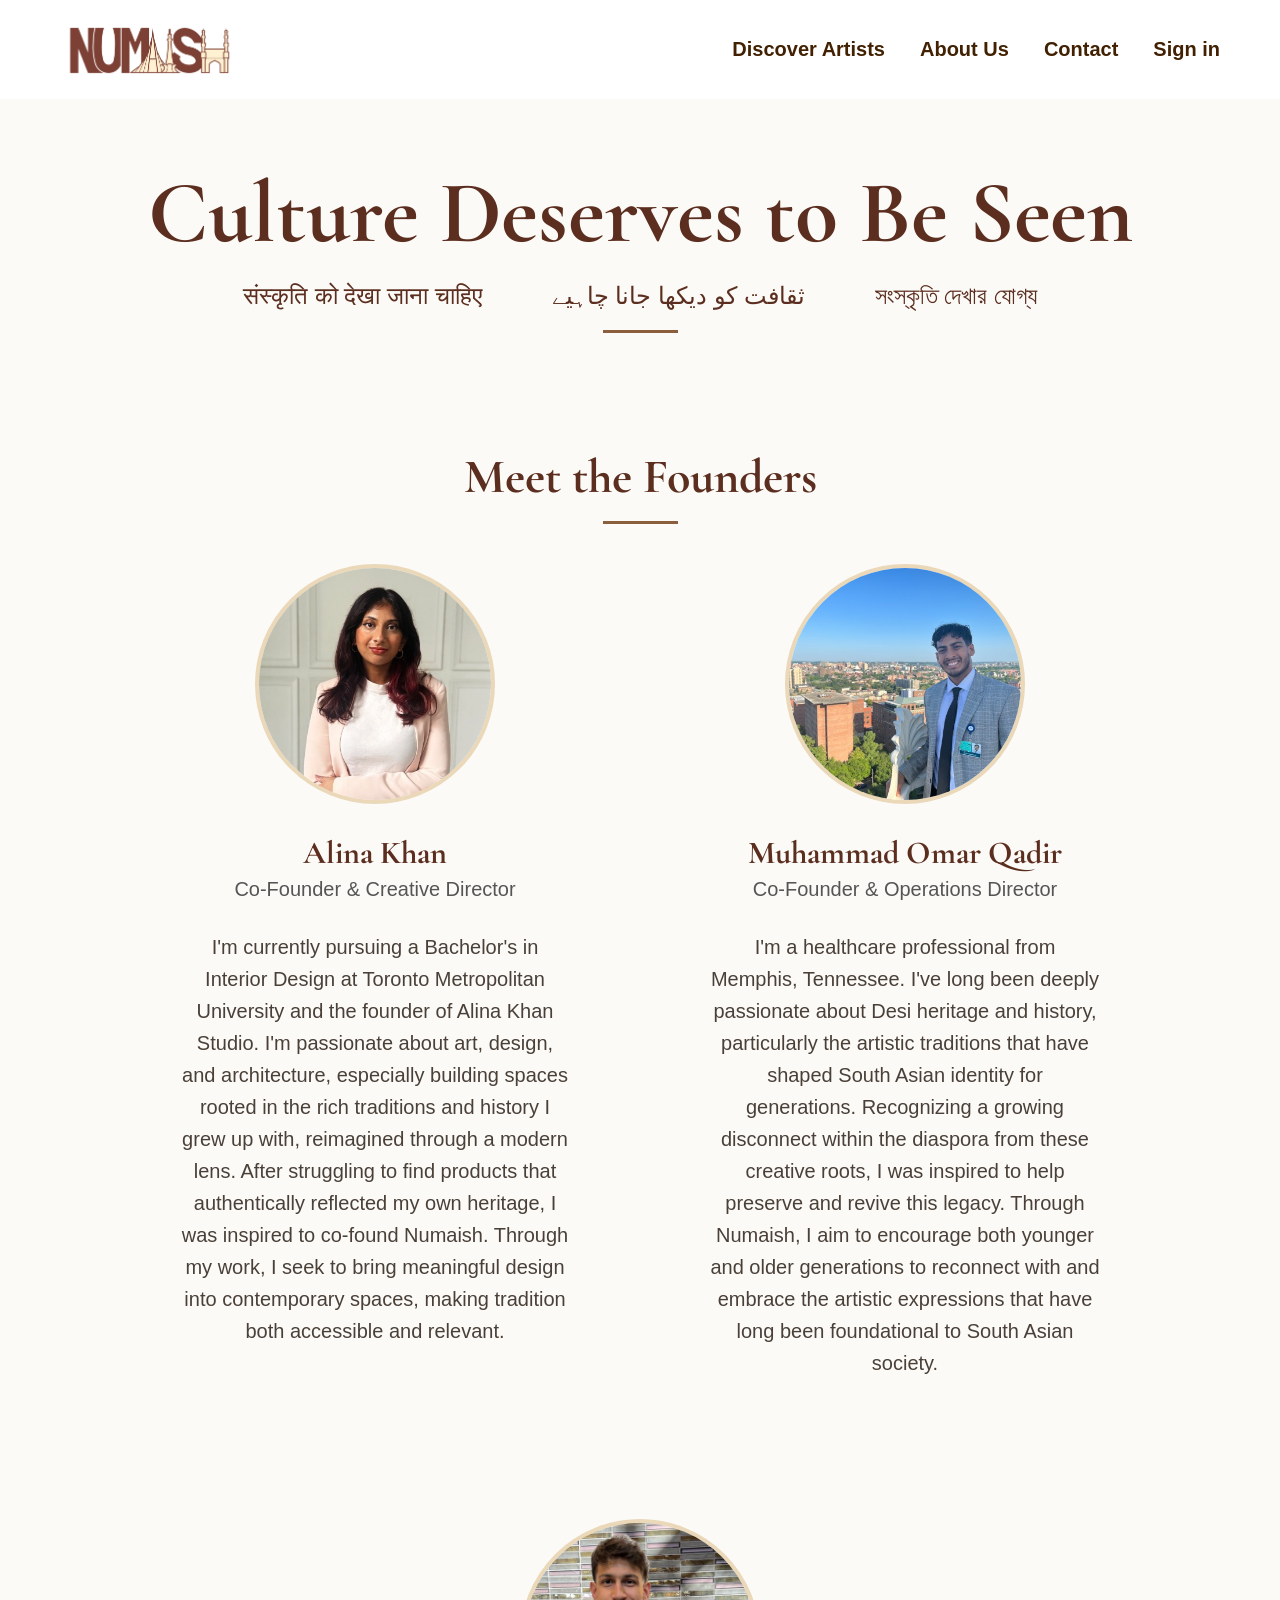
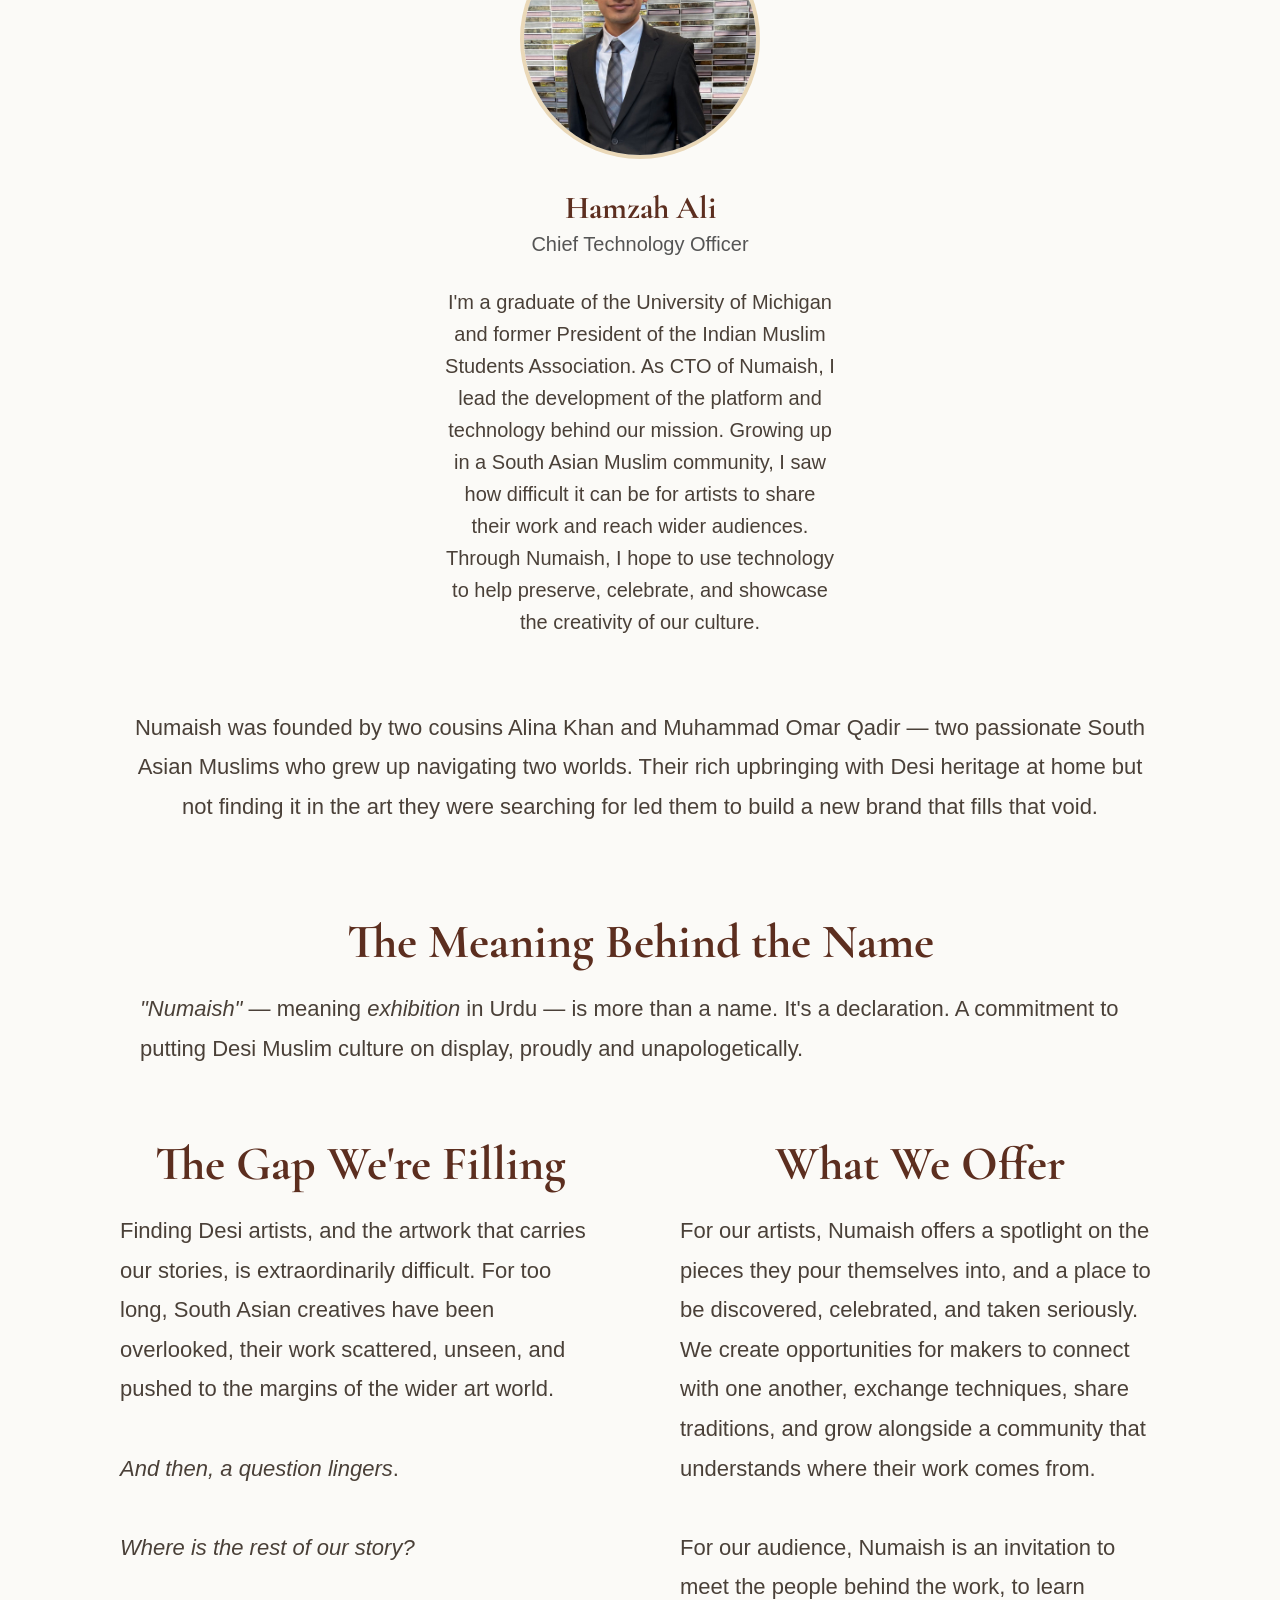
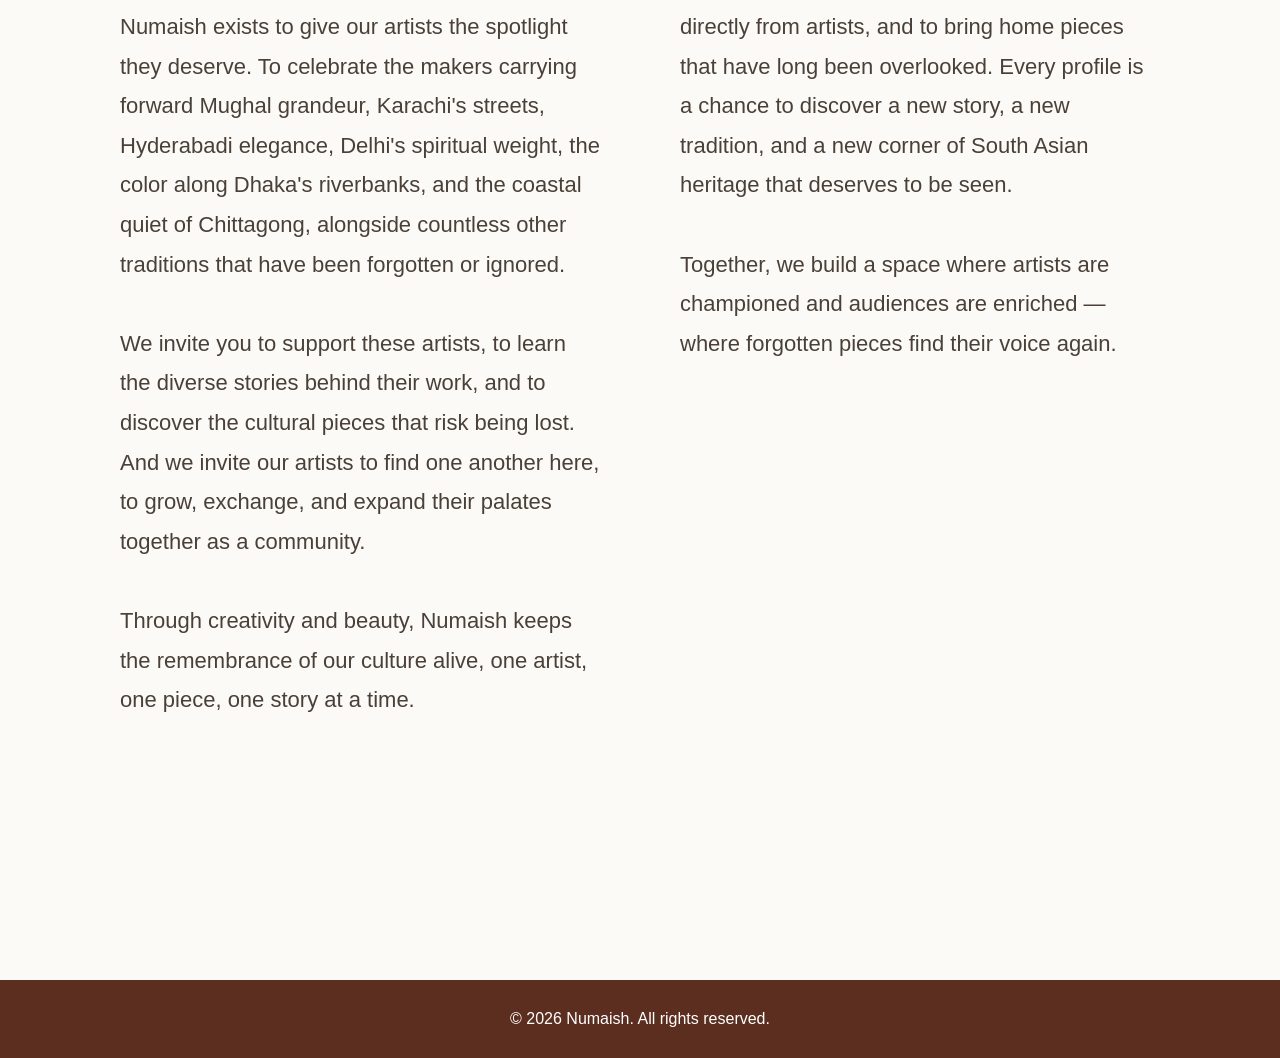
==== about.html @ 0451a3f9 "First Commit" ====
<!DOCTYPE html>
<html lang="en">
<head>
  <meta charset="UTF-8">
  <meta name="viewport" content="width=device-width, initial-scale=1.0">
  <title>About Us - Numaish</title>

  <link rel="stylesheet" href="style.css">

  <link rel="preconnect" href="https://fonts.googleapis.com">
  <link rel="preconnect" href="https://fonts.gstatic.com" crossorigin>
  <link href="https://fonts.googleapis.com/css2?family=Cormorant+Garamond:wght@300;400;500;600;700&display=swap" rel="stylesheet">
</head>

<body>

    <header id="navbar">

    <div id="logo-container">
        <a href="index.html">
        <img src="media/logoN.png" alt="Numaish Logo" id="logo-image">
        </a>
    </div>

    <nav id="nav-links">
        <a href="discover.html"><b>Discover Artists</b></a>
        <a href="about.html"><b>About Us</b></a>
        <a href="contact.html"><b>Contact</b></a>
        <a href="signin.html"><b>Sign in</b></a>
    </nav>



    </header>

  <section id="about-page">

    <h1>Culture Deserves to Be Seen</h1>

    <div id="language-line">
      <span>संस्कृति को देखा जाना चाहिए</span>
      <span>ثقافت کو دیکھا جانا چاہیے</span>
      <span>সংস্কৃতি দেখার যোগ্য</span>
    </div>

    <hr>

    <section id="founders-section">
      <h2>Meet the Founders</h2>
      <hr>

      <div id="founders-container">

        <div class="founder-card">
          <img src="media/alina.png" alt="Alina Khan" class="founder-image">

          <h3>Alina Khan</h3>
          <p class="founder-role">Co-Founder & Creative Director</p>

          <p class="founder-bio">
            I'm currently pursuing a Bachelor's in Interior Design at Toronto Metropolitan University and the founder of Alina Khan Studio. I'm passionate about art, design, and architecture, especially building spaces rooted in the rich traditions and history I grew up with, reimagined through a modern lens. After struggling to find products that authentically reflected my own heritage, I was inspired to co-found Numaish. Through my work, I seek to bring meaningful design into contemporary spaces, making tradition both accessible and relevant.
          </p>
        </div>

        <div class="founder-card">
          <img src="media/omar.png" alt="Muhammad Omar Qadir" class="founder-image">

          <h3>Muhammad Omar Qadir</h3>
          <p class="founder-role">Co-Founder & Operations Director</p>

          <p class="founder-bio">
            I'm a healthcare professional from Memphis, Tennessee. I've long been deeply passionate about Desi heritage and history, particularly the artistic traditions that have shaped South Asian identity for generations. Recognizing a growing disconnect within the diaspora from these creative roots, I was inspired to help preserve and revive this legacy. Through Numaish, I aim to encourage both younger and older generations to reconnect with and embrace the artistic expressions that have long been foundational to South Asian society.
          </p>
        </div>

        <div class="founder-card">
          <img src="media/Hamzah-N.jpg" alt="Hamzah Ali" class="founder-image">

          <h3>Hamzah Ali</h3>
          <p class="founder-role">Chief Technology Officer</p>

          <p class="founder-bio">
            I'm a graduate of the University of Michigan and former President of the Indian Muslim Students Association. As CTO of Numaish, I lead the development of the platform and technology behind our mission. Growing up in a South Asian Muslim community, I saw how difficult it can be for artists to share their work and reach wider audiences. Through Numaish, I hope to use technology to help preserve, celebrate, and showcase the creativity of our culture.
          </p>
        </div>

      </div>
    </section>

    <section id="story-section">

        <p class="story-intro">
            Numaish was founded by two cousins Alina Khan and Muhammad Omar Qadir —
            two passionate South Asian Muslims who grew up navigating two worlds.
            Their rich upbringing with Desi heritage at home but not finding it in
            the art they were searching for led them to build a new brand that fills that void.
        </p>

        <div class="story-block">

            <h2>The Meaning Behind the Name</h2>

            <p>
            <span class="italic-word">"Numaish"</span> — meaning
            <span class="italic-word">exhibition</span> in Urdu —
            is more than a name. It's a declaration.
            A commitment to putting Desi Muslim culture on display,
            proudly and unapologetically.
            </p>

        </div>
        <div id="story-grid">
            <div class="story-block">

                <h2>The Gap We're Filling</h2>

                <p>
                Finding Desi artists, and the artwork that carries our stories, is extraordinarily difficult. For too long, South Asian creatives have been overlooked, their work scattered, unseen, and pushed to the margins of the wider art world.<br>
                <br>
                <i>And then, a question lingers</i>.<br>
                <br>
                <i>Where is the rest of our story?</i><br>
                <br>
                Numaish exists to give our artists the spotlight they deserve. To celebrate the makers carrying forward Mughal grandeur, Karachi's streets, Hyderabadi elegance, Delhi's spiritual weight, the color along Dhaka's riverbanks, and the coastal quiet of Chittagong, alongside countless other traditions that have been forgotten or ignored.<br>
                <br>
                We invite you to support these artists, to learn the diverse stories behind their work, and to discover the cultural pieces that risk being lost. And we invite our artists to find one another here, to grow, exchange, and expand their palates together as a community.<br>
                <br>
                Through creativity and beauty, Numaish keeps the remembrance of our culture alive, one artist, one piece, one story at a time.
                </p>

            </div>

            <div class="story-block">
                <h2>What We Offer</h2>
                <p>
                    For our artists, Numaish offers a spotlight on the pieces they pour themselves into, and a place to be discovered, celebrated, and taken seriously. We create opportunities for makers to connect with one another, exchange techniques, share traditions, and grow alongside a community that understands where their work comes from.
                    <br><br>
                    For our audience, Numaish is an invitation to meet the people behind the work, to learn directly from artists, and to bring home pieces that have long been overlooked. Every profile is a chance to discover a new story, a new tradition, and a new corner of South Asian heritage that deserves to be seen.
                    <br><br>
                    Together, we build a space where artists are championed and audiences are enriched — where forgotten pieces find their voice again.
                </p>
            </div>
        </div>
    </section>

  </section>
  <footer>

    <p>
      © 2026 Numaish. All rights reserved.
    </p>

  </footer>
</body>
</html>
---- style.css ----
* {
  margin: 0;
  padding: 0;
  box-sizing: border-box;
}

body {
  font-family: Arial, serif;
}

/* NAVBAR */

#navbar {
  display: flex;
  justify-content: space-between;
  align-items: center;
  padding: 20px 60px;
  background-color: white;
  color: black;
}

/* LOGO */

#logo-container {
  display: flex;
  align-items: center;
}

#logo-image {
  width: 180px;
  height: auto;
  display: block;
}

/* NAV LINKS */

#nav-links {
  display: flex;
  gap: 35px;
}

#nav-links a {
  text-decoration: none;
  color: rgb(66, 33, 3);
  font-size: 20px;
  transition: 0.3s;
}

#nav-links a:hover {
  color: #e8c07d;
}

/* HERO SECTION */

#hero {
  min-height: 90vh;
  display: flex;
  align-items: center;
  padding: 80px 60px;

  background-image: url("media/newbackgroundblur.png");
  background-size: cover;
  background-position: center;
  background-repeat: no-repeat;

  color: white;
}

#hero-text {
  max-width: 750px;

  display: flex;
  flex-direction: column;
  align-items: center;

  gap: 25px;

  text-align: center;
  color: #fff1d1;
}
#hero-text h1 {
  font-size: 72px;
  margin-bottom: 20px;
}

#hero-text h2 {
  font-size: 42px;
  margin-bottom: 25px;
  font-weight: normal;
  color: #fff1d1;
}

#hero-text p {
  font-size: 24px;
  line-height: 1.7;
}

.section-label {
  font-size: 18px;
  text-transform: uppercase;
  letter-spacing: 3px;
  font-weight: bold;

  color: #8b5e3c;

  margin-bottom: 12px;
}

/* CRAFT SECTION */

.craft-title {
  font-family: 'Cormorant Garamond', serif;

  font-size: 75px;

  color: #3f1907;

  margin-bottom: 15px;
}

.craft-subtitle {
  font-size: 30px;

  color: #555;

  margin-bottom: 50px;
}

#craft-tags {
  display: flex;

  justify-content: center;

  flex-wrap: wrap;

  gap: 18px;

  max-width: 1400px;

  margin: 0 auto;
}

.craft-tag {
  padding: 12px 22px;

  border: 1px solid #ddd;

  border-radius: 999px;

  background-color: white;

  font-size: 18px;

  transition: 0.3s;

  cursor: pointer;

  margin-bottom: 18px;
}

.craft-tag:hover {
  background-color: #f0dfc5;

  border-color: #d6b47c;

  transform: translateY(-2px);
}

/* WEDDING SECTION */

#wedding-section {
  display: flex;

  justify-content: space-between;

  align-items: center;

  gap: 80px;

  padding: 120px 80px;

  background-color: #f7f3eb;
}

#wedding-left {
  flex: 1;

  text-align: left;
}

.wedding-title {
  font-family: Helvetica, serif;

  font-size: 72px;

  line-height: 0.95;

  color: #4b1e12;

  margin-bottom: 35px;
}

.wedding-text {
  font-size: 26px;

  line-height: 1.7;

  color: #444;

  margin-bottom: 40px;
}

#wedding-tags {
  display: flex;

  flex-wrap: wrap;

  gap: 16px;

  margin-bottom: 50px;
}

.wedding-tag {
  padding: 12px 22px;

  border-radius: 999px;

  border: 1px solid #ddd;

  background-color: white;

  font-size: 18px;
}

#wedding-button {
  display: inline-block;

  background-color: #6d3825;

  color: white;

  padding: 22px 36px;

  border-radius: 10px;

  text-decoration: none;

  font-size: 24px;

  font-weight: bold;

  transition: 0.3s;
}

#wedding-button:hover {
  background-color: #8a4b31;
}

/* RIGHT SIDE */

#wedding-right {
  flex: 1;
  display: grid;
  grid-template-columns: repeat(2, 1fr);
  gap: 30px;
}

.wedding-card {
  min-height: 230px;
  background: linear-gradient(135deg, #f5ecd9, #ebe3d1);
  border-radius: 18px;

  display: flex;
  justify-content: center;
  align-items: center;

  padding: 30px;

  font-family: Helvetica, serif;
  font-size: 42px;
  line-height: 1.1;
  text-align: center;

  color: #6d3825;
}

.large-card {
  min-height: 360px;
}

.medium-card {
  min-height: 280px;
}

hr {
  width: 75px;
  height: 3px;

  border: none;

  background-color: #8b5e3c;

  margin: 15px auto 25px auto;
}

/* BUTTON */

#signup-button {
  display: inline-block;
  padding: 18px 30px;
  border-radius: 8px;
  background-color: #e8c07d;
  color: #222;
  font-size: 22px;
  font-weight: bold;
  text-decoration: none;
  cursor: pointer;
  transition: 0.3s;
}

#signup-button:hover {
  background-color: #d6a95e;
}

/* GENERAL SECTIONS */

section {
  padding: 90px 60px;
  text-align: center;
}

section h2 {
  font-size: 46px;
  margin-bottom: 25px;
  color: #5c2e1f;
}

section p {
  max-width: 850px;
  margin: 0 auto;
  font-size: 22px;
  line-height: 1.7;
}

/* ABOUT SECTION */

#about {
  background-color: #f7f3eb;
}

#about h1 {
  font-family: 'Cormorant Garamond', serif;
  font-size: 90px;
  line-height: 0.95;
  font-weight: 600;
  color: #5c2e1f;
  margin-bottom: 30px;
}

.italic-text {
  font-style: italic;
  font-weight: 500;
}

#about p {
  max-width: 900px;
  margin: 0 auto;
  font-size: 28px;
  line-height: 1.6;
  color: #333;
}

/* CARDS */

.card-container {
  display: flex;
  justify-content: center;
  gap: 35px;
  margin-top: 50px;
  flex-wrap: wrap;
}

.artist-card {
  width: 320px;
  background-color: white;
  padding: 25px;
  border-radius: 16px;
  box-shadow: 0 4px 14px rgba(0,0,0,0.12);
  transition: 0.3s;
}

.artist-card:hover {
  transform: translateY(-5px);
}

.image-placeholder {
  height: 200px;
  background-color: #e8c07d;
  border-radius: 12px;
  display: flex;
  justify-content: center;
  align-items: center;
  font-size: 24px;
  font-weight: bold;
  color: #5c2e1f;
  margin-bottom: 20px;
}

.artist-card h3 {
  font-size: 28px;
  margin-bottom: 15px;
  color: #5c2e1f;
}

.artist-card p {
  font-size: 18px;
  line-height: 1.6;
}

/* JOIN SECTION */

#join {
  background-color: #f0dfc5;
}

/* FOOTER */

footer {
  background-color: #5c2e1f;
  color: white;
  text-align: center;
  padding: 30px;
  font-size: 16px;
}

/* JOIN PAGE */

#join-page {
  min-height: 100vh;
  display: flex;
  justify-content: center;
  align-items: center;
  padding: 40px;
  background:
    linear-gradient(rgba(40,18,12,0.45), rgba(40,18,12,0.45)),
    url("media/joinimg.png");
  background-size: cover;
  background-position: center;
  background-repeat: no-repeat;
}

#join-card {
  width: 100%;
  max-width: 600px;
  background-color: rgba(255, 248, 235, 0.92);
  padding: 50px;
  border-radius: 22px;
  text-align: center;
  box-shadow: 0 8px 30px rgba(0, 0, 0, 0.35);
}

#join-card h1 {
  font-size: 46px;
  color: #5c2e1f;
  margin-bottom: 15px;
}

#join-card p {
  font-size: 22px;
  line-height: 1.5;
  color: #333;
  margin-bottom: 30px;
}

#join-form {
  display: flex;
  flex-direction: column;
  gap: 18px;
}

#join-form input {
  padding: 16px;
  border: 1px solid #d6b47c;
  border-radius: 10px;
  font-size: 18px;
}

#join-form button {
  padding: 16px;
  border: none;
  border-radius: 10px;
  background-color: #e8c07d;
  color: #222;
  font-size: 20px;
  font-weight: bold;
  cursor: pointer;
}

#join-form button:hover {
  background-color: #d6a95e;
}

#back-home {
  display: inline-block;
  margin-top: 25px;
  color: #5c2e1f;
  text-decoration: none;
  font-size: 18px;
  font-weight: bold;
}

/* RESPONSIVE */

@media (max-width: 900px) {
  #navbar {
    flex-direction: column;
    gap: 20px;
  }

  #nav-links {
    flex-wrap: wrap;
    justify-content: center;
  }

  #hero {
    text-align: center;
    justify-content: center;
  }

  #hero-text h1 {
    font-size: 52px;
  }

  #hero-text h2 {
    font-size: 32px;
  }

  #hero-text p {
    font-size: 20px;
  }

  #about h1 {
    font-size: 58px;
  }

  #about p {
    font-size: 22px;
  }

  #logo-image {
    max-width: 100px;
    max-height: 50px;
  }

}

#logo-image-big {
  max-width: 500px;
  max-height: 250px;
}

#user-type {
  width: 100%;

  padding: 16px;

  border: 1px solid #d6b47c;

  border-radius: 10px;

  font-size: 18px;

  background-color: white;

  color: #555;

  margin-bottom: 5px;
}

/* DISCOVER PAGE */

#discover-page {
  min-height: 100vh;

  padding: 80px 60px;

  background-color: #f7f3eb;
}

.discover-title {
  font-family: 'Cormorant Garamond', serif;

  font-size: 88px;

  color: #5c2e1f;

  margin-bottom: 10px;
}

.discover-subtitle {
  font-size: 26px;

  color: #555;

  margin-bottom: 45px;
}

#discover-tags {
  display: flex;

  flex-wrap: wrap;

  gap: 16px;

  margin-bottom: 120px;
}

.discover-tag {
  padding: 14px 24px;

  border-radius: 999px;

  border: 1px solid #ddd;

  background-color: white;

  font-size: 18px;

  cursor: pointer;

  transition: 0.3s;
}

.discover-tag:hover {
  background-color: #f0dfc5;
}

.active-tag {
  background-color: #5c2e1f;

  color: white;

  border: none;
}

#empty-state {
  text-align: center;

  font-size: 34px;

  color: #666;

  margin-top: 120px;
}

#artist-button {
  background-color: #5c2e1f;

  color: white;

  padding: 16px 24px;

  border-radius: 8px;

  text-decoration: none;

  font-weight: bold;
}

/* ABOUT PAGE */

#about-page {
  min-height: 100vh;
  padding: 70px 60px;
  background-color: #fbfaf7;
  text-align: center;
}

#about-page h1 {
  font-family: 'Cormorant Garamond', serif;
  font-size: 88px;
  line-height: 1;
  color: #5c2e1f;
  margin-bottom: 25px;
}

#language-line {
  display: flex;
  justify-content: center;
  gap: 70px;
  flex-wrap: wrap;
  font-size: 24px;
  color: #5c2e1f;
  margin-bottom: 20px;
}

#founders-section {
  padding-top: 90px;
  padding-bottom: 30px;
}

#founders-section h2 {
  font-family: 'Cormorant Garamond', serif;
  font-size: 48px;
  color: #5c2e1f;
  margin-bottom: 10px;
}

#founders-container {
  display: flex;
  justify-content: center;
  gap: 140px;
  flex-wrap: wrap;
  margin-top: 40px;
}

.founder-card {
  max-width: 390px;
  text-align: center;
}

.founder-image {
  width: 240px;
  height: 240px;
  border-radius: 50%;
  object-fit: cover;
  border: 4px solid #ead8b8;
  margin-bottom: 25px;
}

.founder-card h3 {
  font-family: 'Cormorant Garamond', serif;
  font-size: 32px;
  color: #5c2e1f;
}

.founder-role {
  font-size: 20px;
  color: #555;
  margin-bottom: 25px;
}

.founder-bio {
  font-size: 20px;
  line-height: 1.6;
  color: #4a4038;
}

/* STORY SECTION */

#story-section {
  max-width: 1200px;

  margin: 0 auto;

  padding: 40px 60px 120px 60px;
}

.story-intro {
  text-align: center;

  font-size: 22px;

  line-height: 1.8;

  color: #4a4038;

  max-width: 1100px;

  margin: 0 auto 90px auto;
}

.story-block {
  margin-bottom: 70px;
}

.story-block h2 {
  font-family: 'Cormorant Garamond', serif;

  font-size: 48px;

  color: #5c2e1f;

  margin-bottom: 20px;

  line-height: 1.1;
}

.story-block p {
  max-width: 1000px;

  font-size: 22px;

  line-height: 1.8;

  color: #4a4038;
  text-align: left;
}

.italic-word {
  font-style: italic;
}

#story-grid {
  display: grid;

  grid-template-columns: 1fr 1fr;

  gap: 80px;

  align-items: start;

  margin-top: 50px;
}

/* CONTACT PAGE */

#contact-page {
  min-height: 100vh;

  padding: 70px 60px 120px 60px;

  background-color: #fbfaf7;

  text-align: center;
}

#contact-page h1 {
  font-family: 'Cormorant Garamond', serif;

  font-size: 88px;

  color: #5c2e1f;

  margin-bottom: 10px;
}

#contact-subtitle {
  max-width: 850px;

  margin: 30px auto;

  font-size: 24px;

  line-height: 1.7;

  color: #5c4a3f;
}

#contact-form {
  max-width: 1000px;

  margin: 100px auto 0 auto;

  text-align: left;
}

#contact-form h3 {
  font-size: 24px;

  margin-bottom: 25px;

  color: #222;
}

#contact-options {
  display: grid;

  grid-template-columns: 1fr 1fr;

  gap: 20px;

  margin-bottom: 50px;
}

.contact-option {
  padding: 28px;

  border: 1px solid #ddd;

  border-radius: 14px;

  background-color: white;

  transition: 0.3s;
}

.contact-option h4 {
  font-size: 24px;

  margin-bottom: 10px;

  color: #111;
}

.contact-option p {
  font-size: 18px;

  line-height: 1.5;

  color: #666;
}

.active-option {
  border: 1px solid #d6a03a;

  background-color: #f8f1e2;
}

#input-row {
  display: grid;

  grid-template-columns: 1fr 1fr;

  gap: 20px;

  margin-bottom: 30px;
}

.input-group {
  display: flex;

  flex-direction: column;

  gap: 10px;

  margin-bottom: 30px;
}

.input-group label {
  font-size: 20px;

  color: #222;
}

.input-group input,
.input-group textarea {
  padding: 20px;

  border: 1px solid #ddd;

  border-radius: 12px;

  font-size: 18px;

  background-color: white;
}

.input-group textarea {
  min-height: 220px;

  resize: vertical;
}

#contact-button {
  background-color: #d6a03a;

  color: white;

  border: none;

  padding: 20px 34px;

  border-radius: 10px;

  font-size: 22px;

  font-weight: bold;

  cursor: pointer;

  transition: 0.3s;
}

#contact-button:hover {
  background-color: #b98422;
}

/* SIGN IN PAGE */

#signin-page {
  min-height: 100vh;

  display: flex;

  justify-content: center;

  align-items: center;

  padding: 80px 20px;

  background-color: #fbfaf7;
}

#signin-card {
  width: 100%;

  max-width: 700px;

  background-color: white;

  padding: 50px;

  border-radius: 18px;

  border: 1px solid #e7e1d8;
}

#signin-card h1 {
  font-family: 'Cormorant Garamond', serif;

  font-size: 58px;

  color: #5c2e1f;

  margin-bottom: 10px;
}

#signin-card p {
  font-size: 24px;

  color: #5c4a3f;

  margin-bottom: 40px;
}

#signin-tabs {
  display: grid;

  grid-template-columns: 1fr 1fr;

  gap: 0;

  background-color: #f1efea;

  border-radius: 10px;

  padding: 6px;

  margin-bottom: 40px;
}

.active-tab {
  background-color: white;

  border: none;

  padding: 18px;

  border-radius: 8px;

  font-size: 24px;

  font-weight: bold;
}

#signup-link {
  display: flex;

  justify-content: center;

  align-items: center;

  text-decoration: none;

  color: #333;

  font-size: 24px;

  font-weight: bold;
}

.signin-input-group {
  display: flex;

  flex-direction: column;

  gap: 10px;

  margin-bottom: 30px;
}

.signin-input-group label {
  font-size: 22px;

  font-weight: bold;
}

.signin-input-group input {
  padding: 20px;

  border-radius: 10px;

  border: 1px solid #ddd;

  font-size: 18px;
}

#signin-button {
  width: 100%;

  padding: 22px;

  border: none;

  border-radius: 10px;

  background-color: #5c2e1f;

  color: white;

  font-size: 24px;

  font-weight: bold;

  cursor: pointer;

  transition: 0.3s;
}

#signin-button:hover {
  background-color: #a46e5c;
}

#empty-state a {
  display: inline-block;
  margin-top: 15px;
  padding: 10px 20px;
  background-color: #d8b26e;
  color: #000;
  text-decoration: none;
  border-radius: 8px;
  font-weight: 600;
}

#empty-state a:hover {
  opacity: 0.9;
}
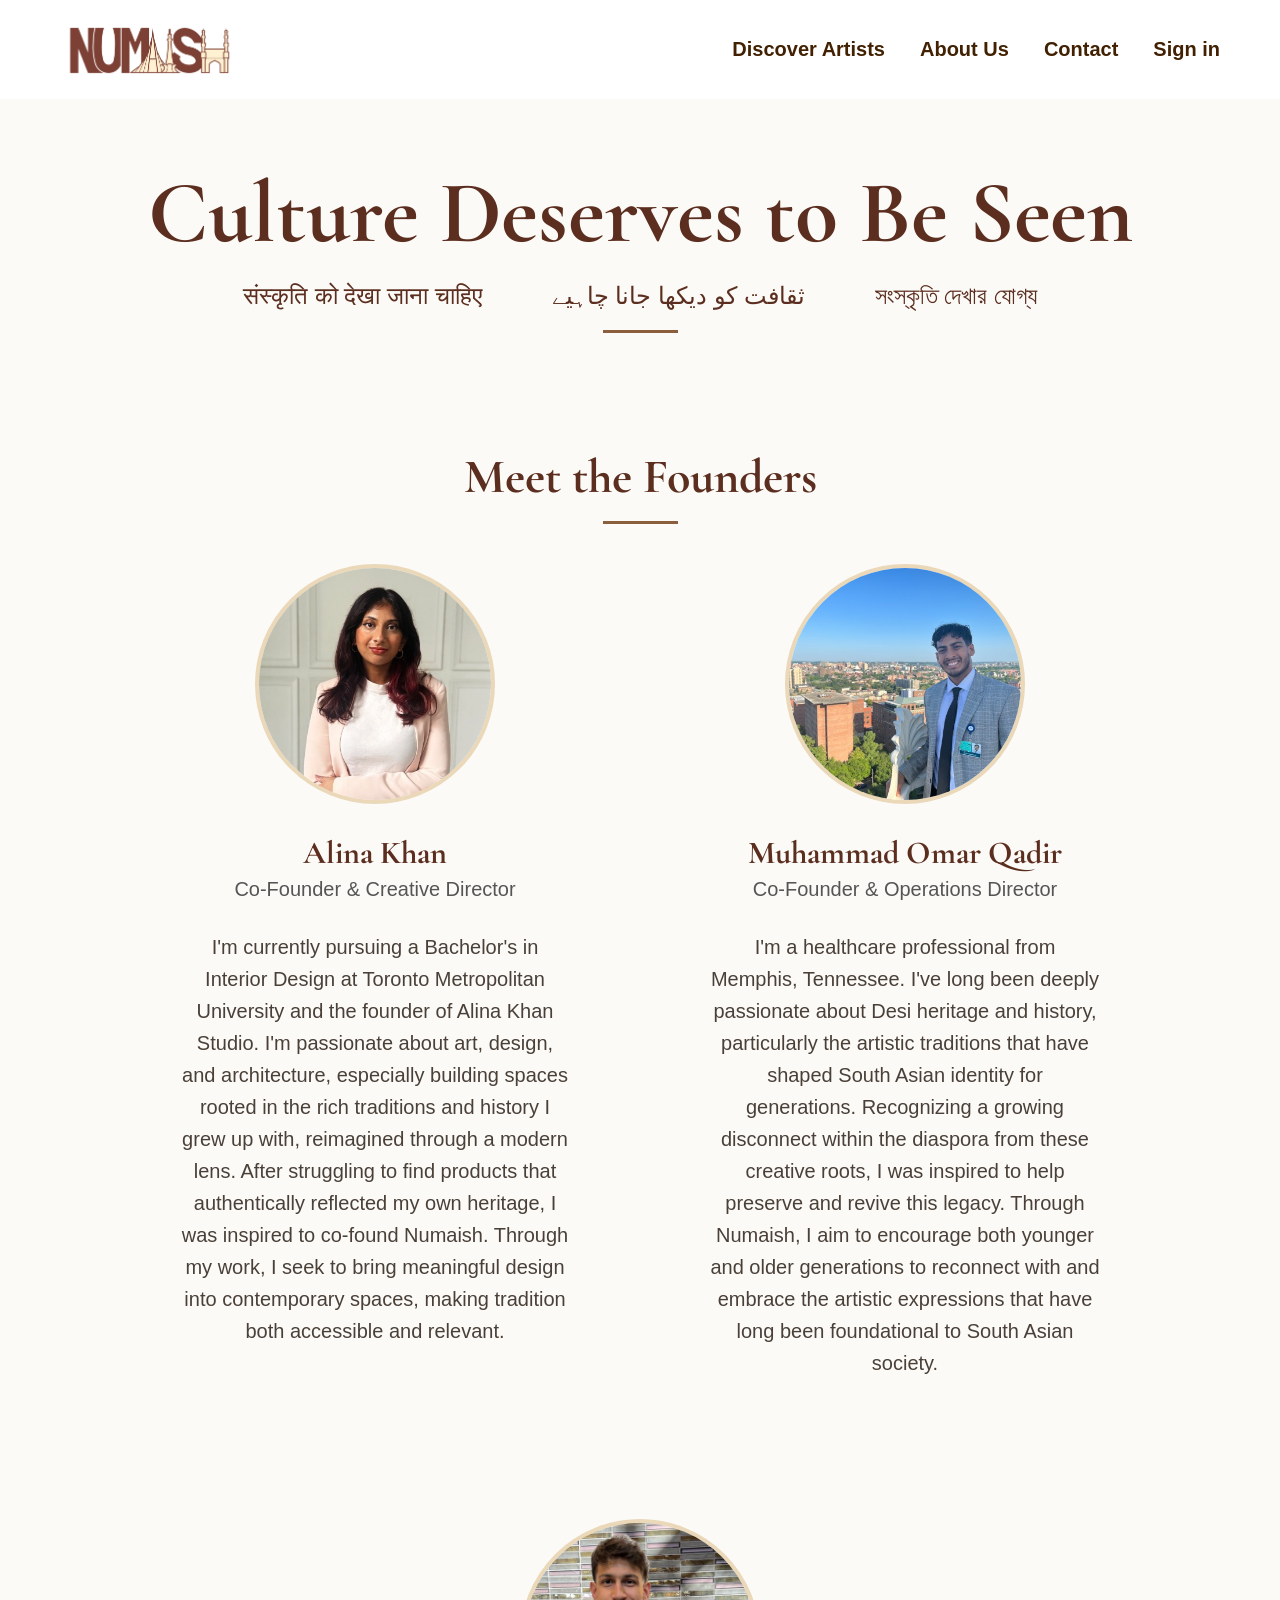
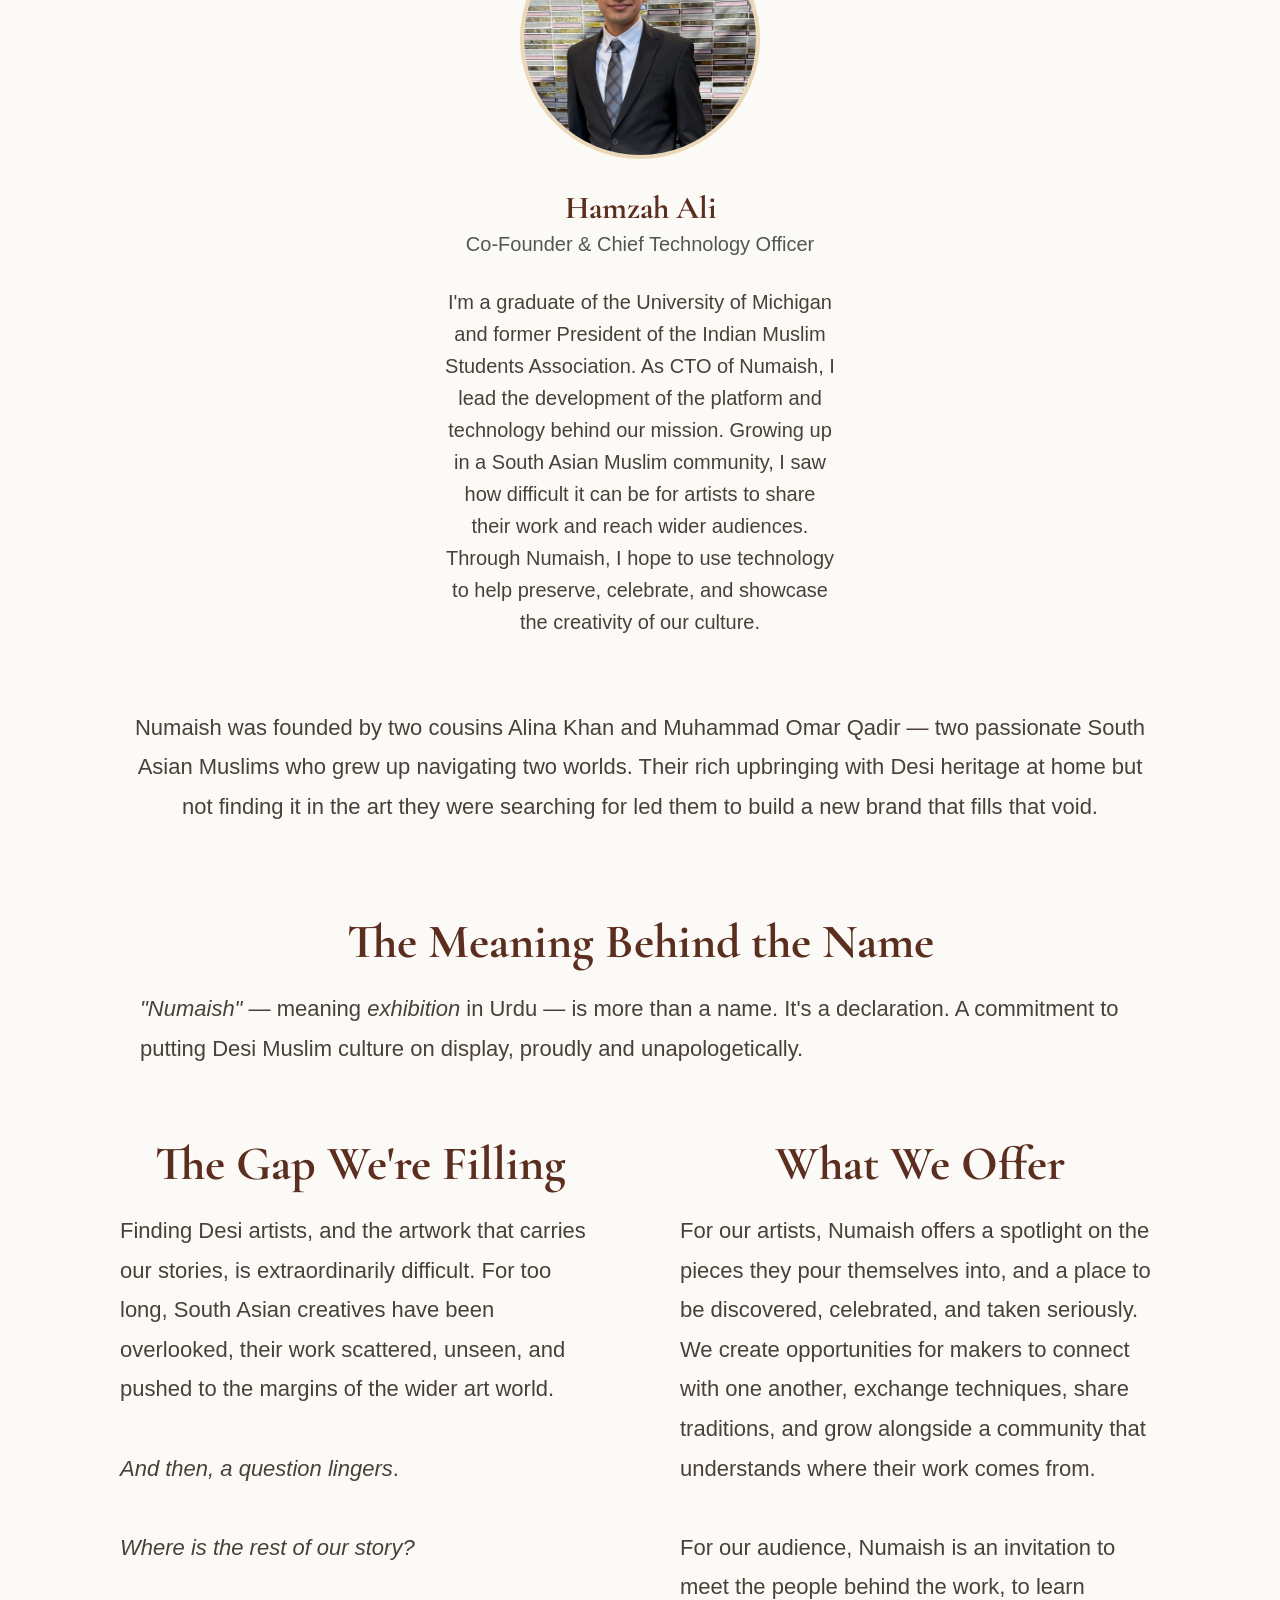
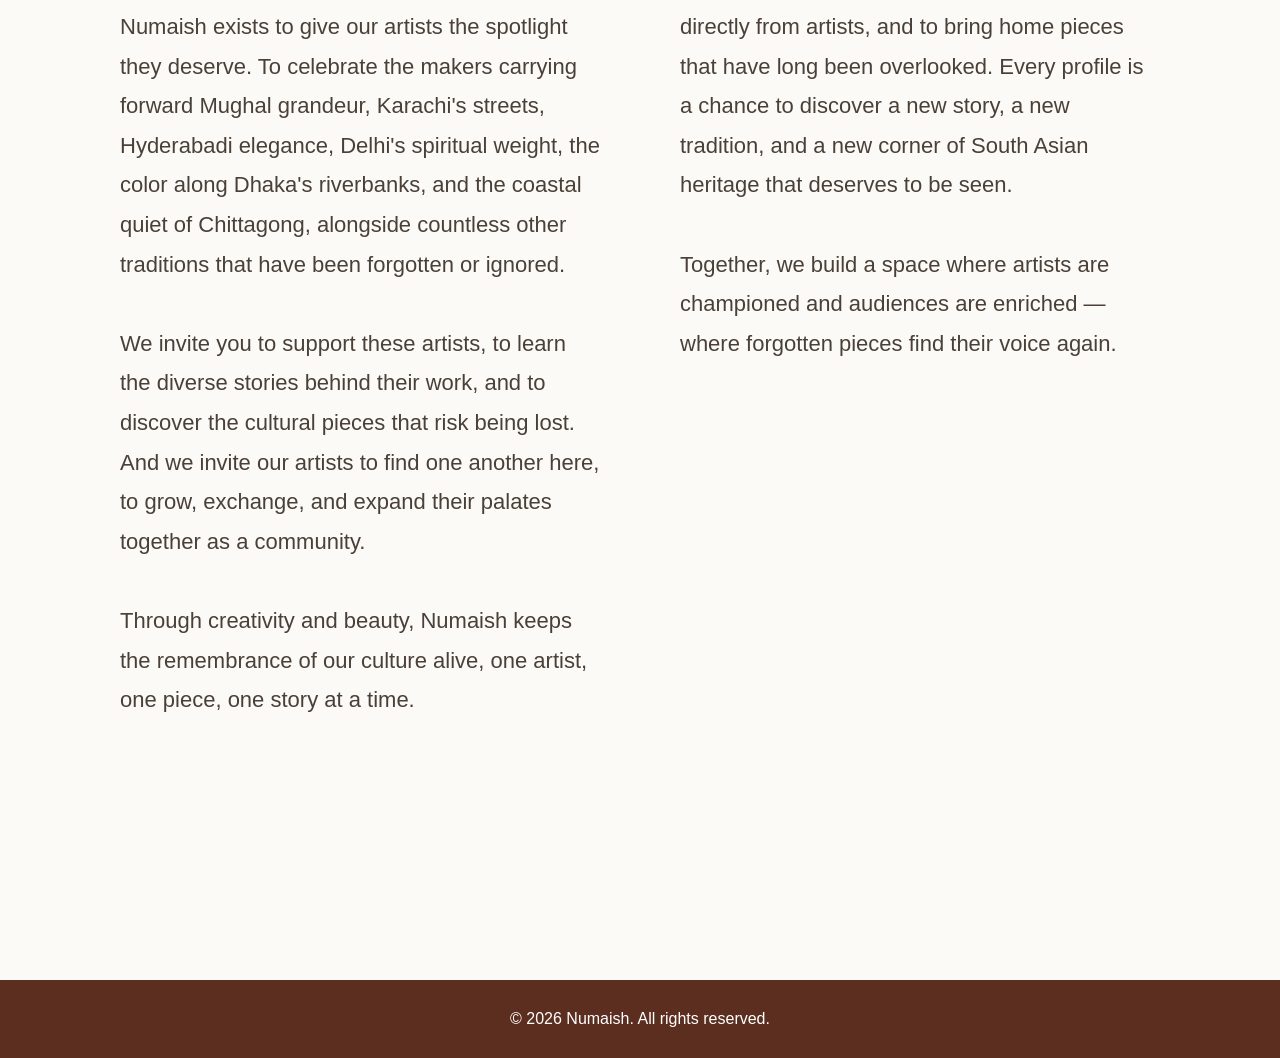
==== commit 038b9724: "ready for deployment" ====
--- a/about.html
+++ b/about.html
@@ -77,7 +77,7 @@
           <img src="media/Hamzah-N.jpg" alt="Hamzah Ali" class="founder-image">
 
           <h3>Hamzah Ali</h3>
-          <p class="founder-role">Chief Technology Officer</p>
+          <p class="founder-role">Co-Founder & Chief Technology Officer</p>
 
           <p class="founder-bio">
             I'm a graduate of the University of Michigan and former President of the Indian Muslim Students Association. As CTO of Numaish, I lead the development of the platform and technology behind our mission. Growing up in a South Asian Muslim community, I saw how difficult it can be for artists to share their work and reach wider audiences. Through Numaish, I hope to use technology to help preserve, celebrate, and showcase the creativity of our culture.
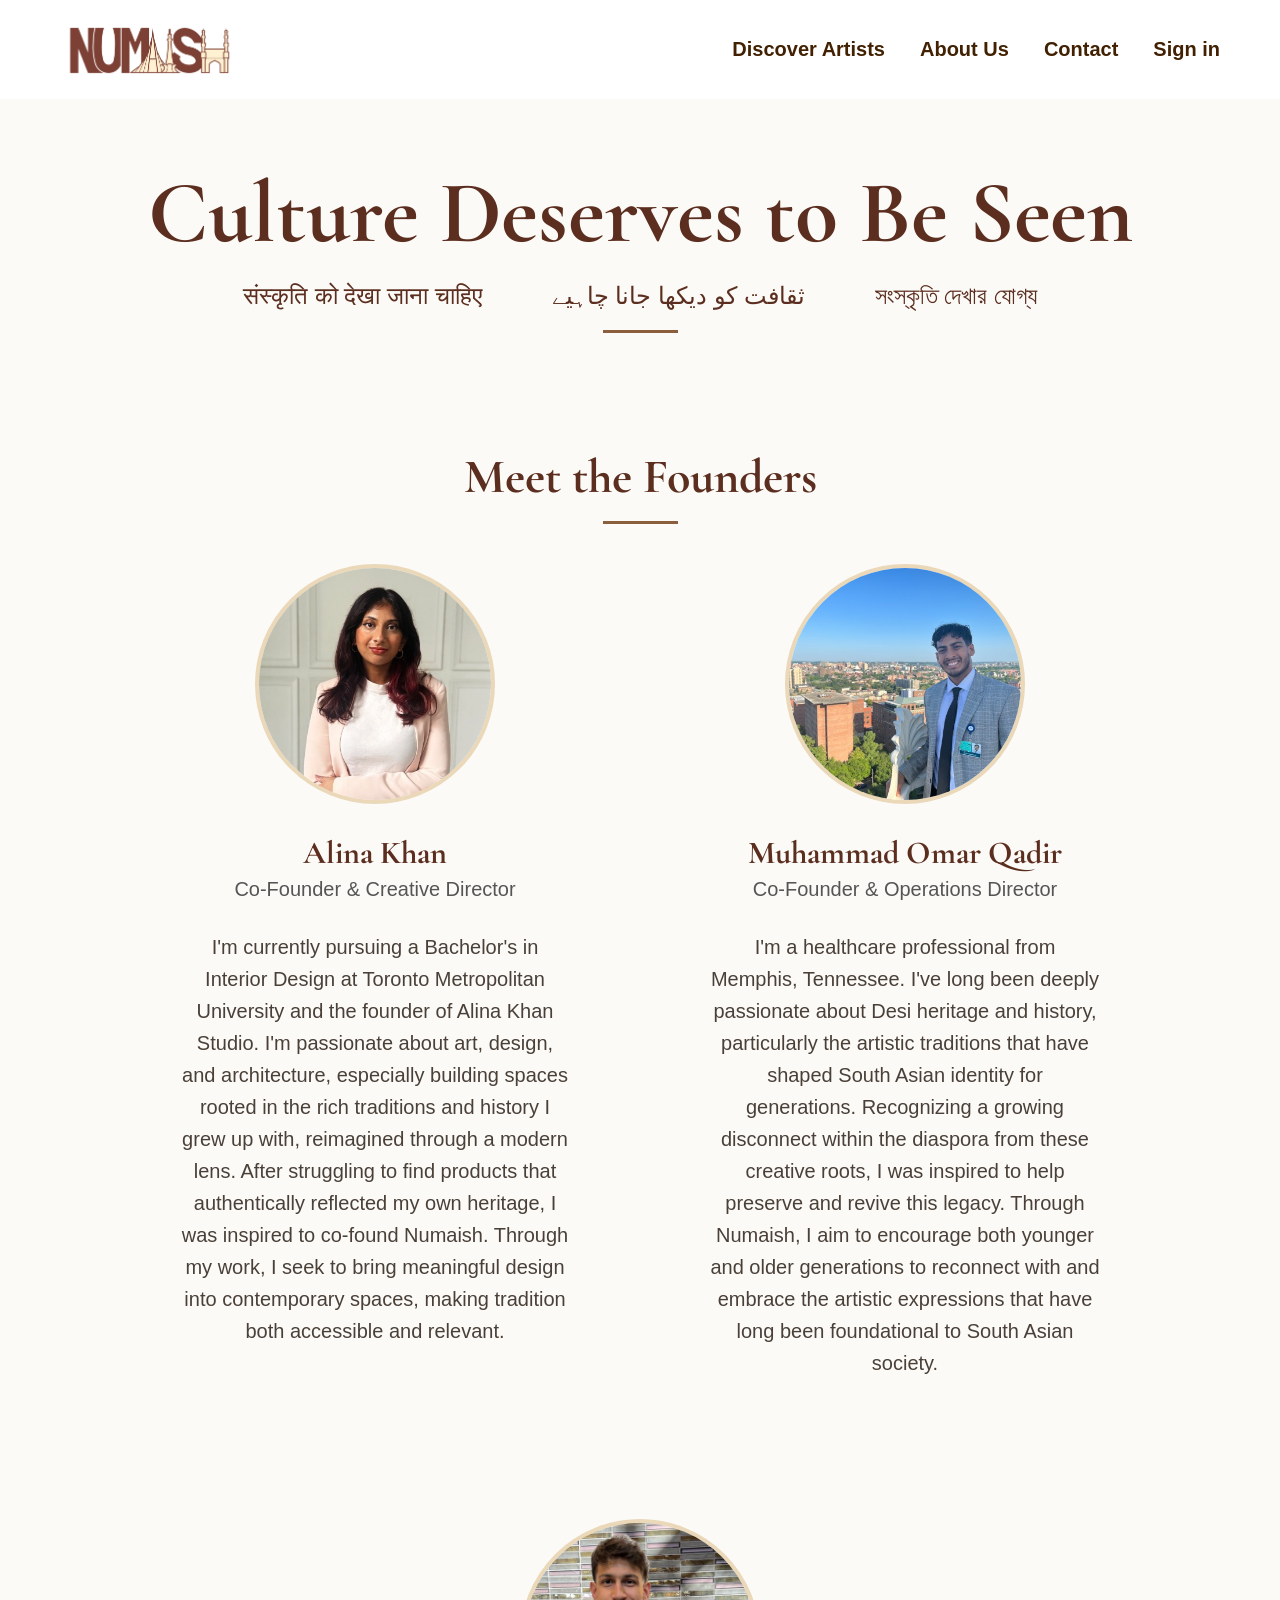
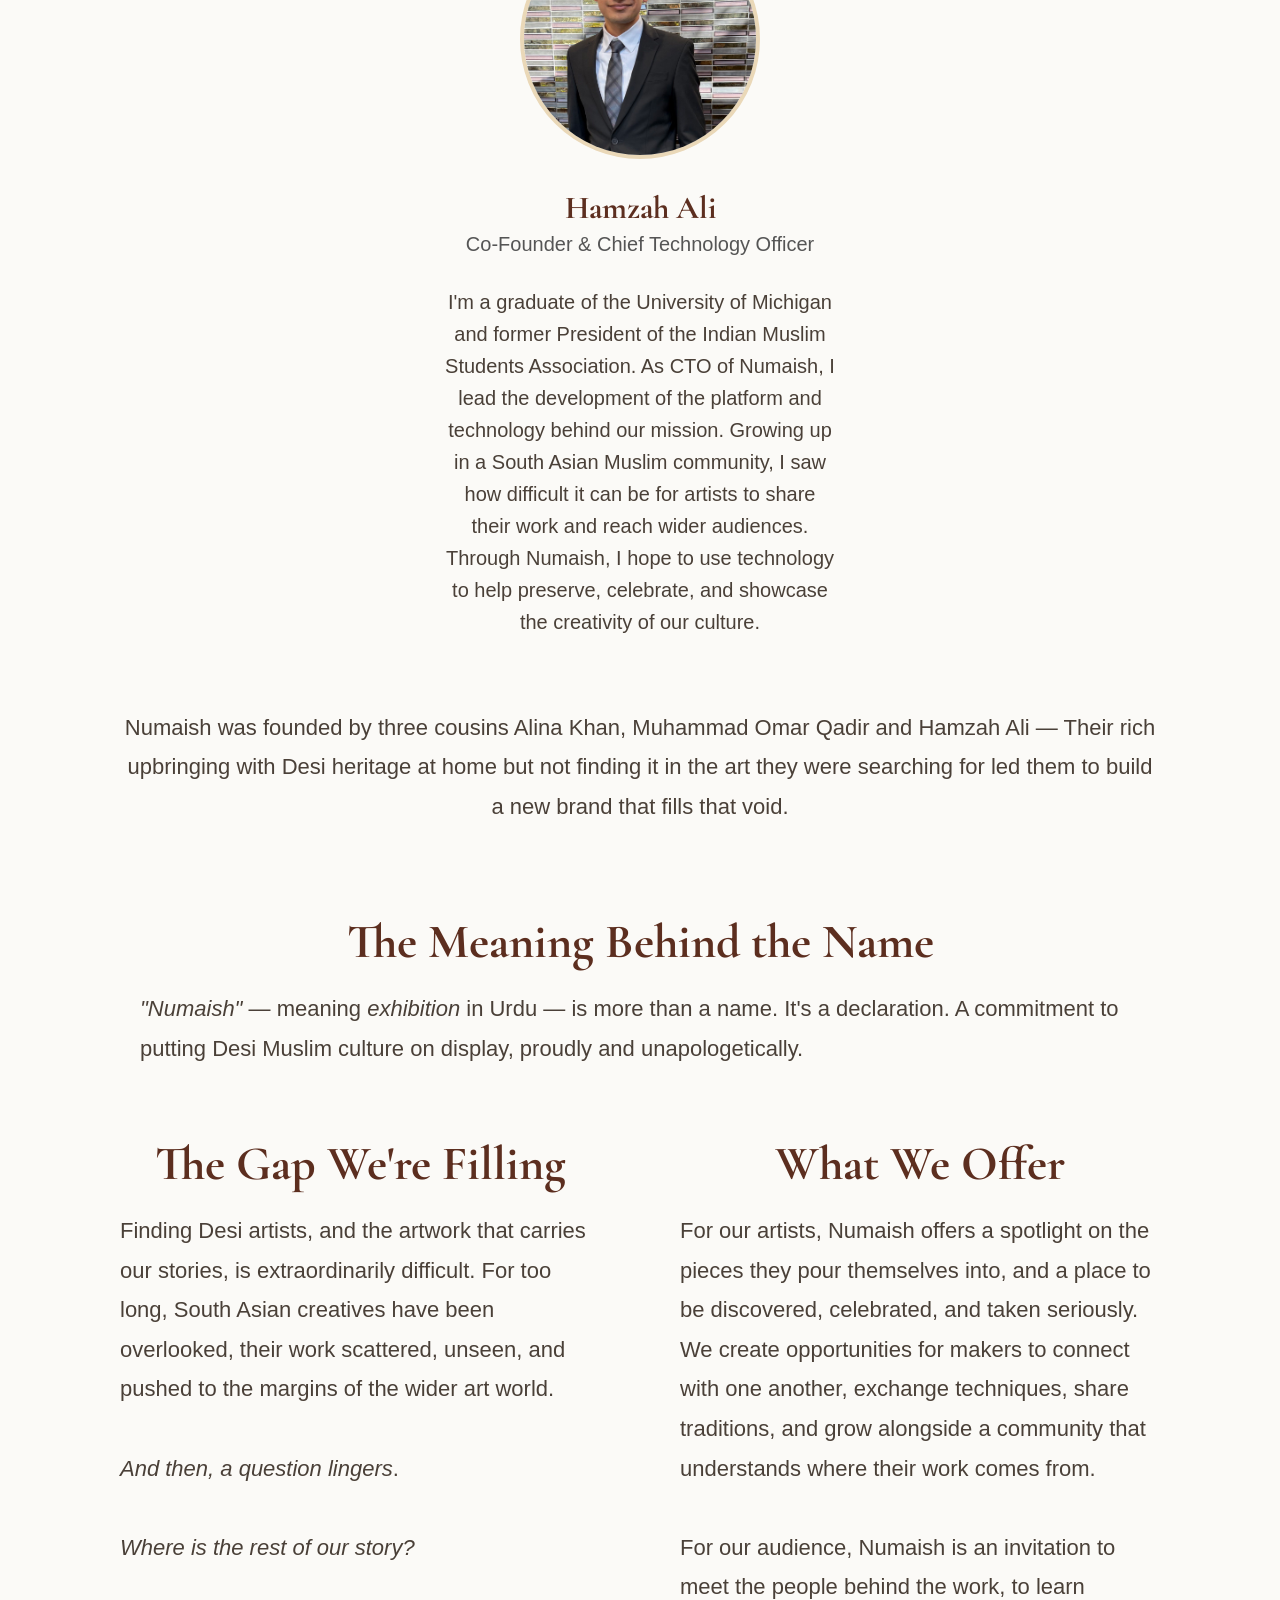
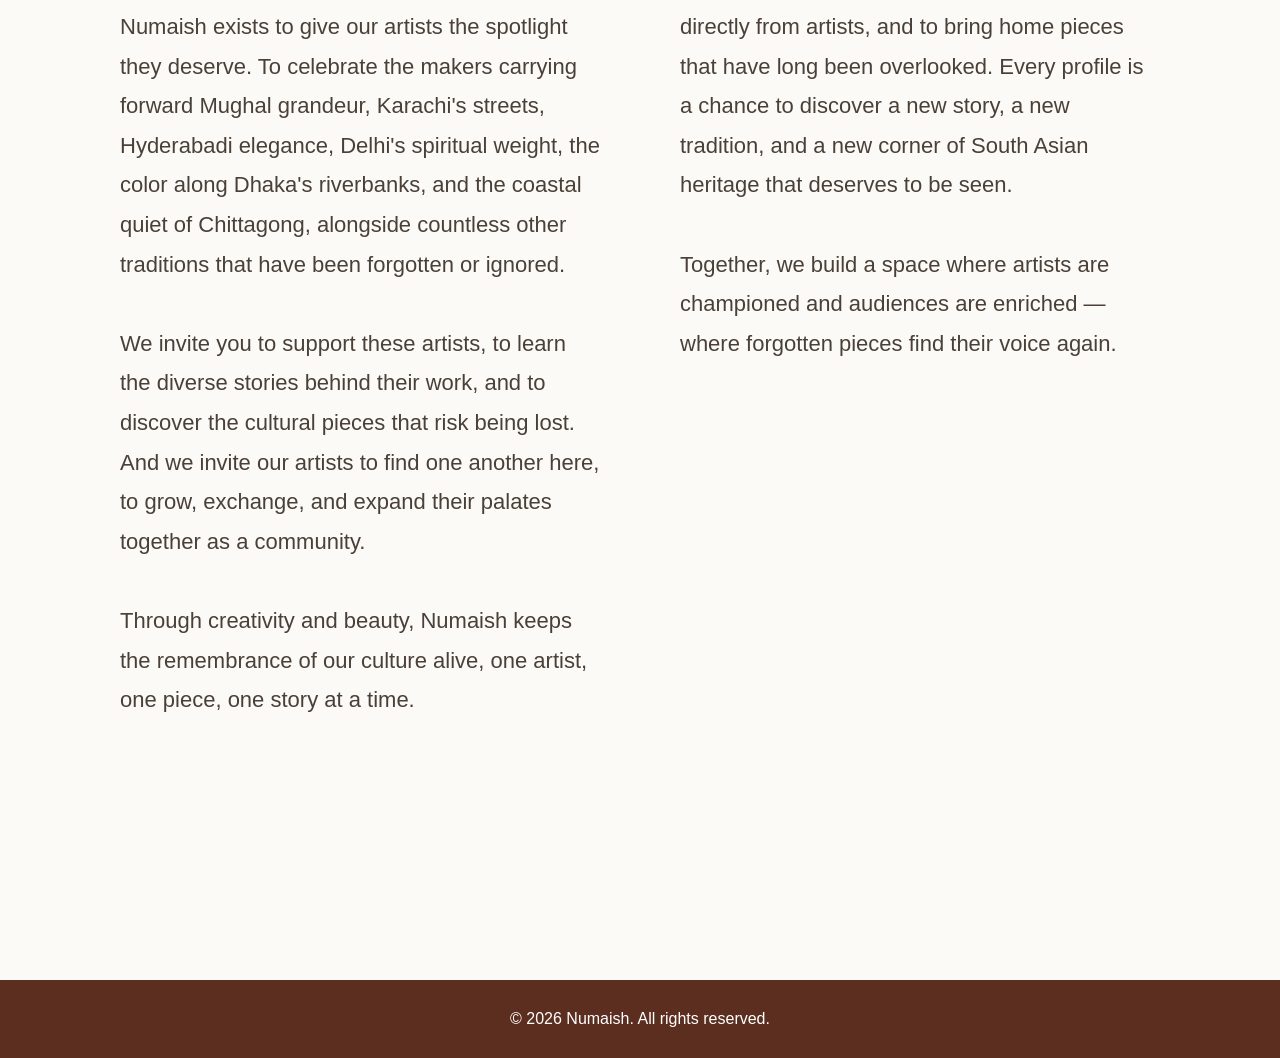
==== commit bad9e2f4: "fixed stuff" ====
--- a/about.html
+++ b/about.html
@@ -90,8 +90,7 @@
     <section id="story-section">
 
         <p class="story-intro">
-            Numaish was founded by two cousins Alina Khan and Muhammad Omar Qadir —
-            two passionate South Asian Muslims who grew up navigating two worlds.
+            Numaish was founded by three cousins Alina Khan, Muhammad Omar Qadir and Hamzah Ali —
             Their rich upbringing with Desi heritage at home but not finding it in
             the art they were searching for led them to build a new brand that fills that void.
         </p>
--- a/style.css
+++ b/style.css
@@ -58,7 +58,7 @@
   align-items: center;
   padding: 80px 60px;
 
-  background-image: url("media/newbackgroundblur.png");
+  background-image: url("media/numaish\ website\ graphic\ reworked.png");
   background-size: cover;
   background-position: center;
   background-repeat: no-repeat;
@@ -1135,4 +1135,138 @@
 
 #empty-state a:hover {
   opacity: 0.9;
+}
+
+
+@media (max-width: 768px) {
+  #navbar {
+    padding: 18px 20px;
+    flex-direction: column;
+    gap: 15px;
+  }
+
+  #logo-image {
+    width: 130px;
+    max-width: 130px;
+    max-height: none;
+  }
+
+  #nav-links {
+    gap: 14px;
+    flex-wrap: wrap;
+    justify-content: center;
+  }
+
+  #nav-links a {
+    font-size: 16px;
+  }
+
+  section,
+  #hero,
+  #about-page,
+  #contact-page,
+  #discover-page,
+  #wedding-section {
+    padding: 50px 22px;
+  }
+
+  #hero {
+    min-height: auto;
+  }
+
+  #logo-image-big {
+    max-width: 280px;
+    max-height: none;
+  }
+
+  #hero-text h2 {
+    font-size: 28px;
+  }
+
+  #hero-text p {
+    font-size: 18px;
+  }
+
+  #about h1,
+  #about-page h1,
+  #contact-page h1,
+  .discover-title,
+  .craft-title {
+    font-size: 48px;
+    line-height: 1.05;
+  }
+
+  #language-line {
+    gap: 18px;
+    font-size: 18px;
+  }
+
+  #contact-subtitle,
+  .discover-subtitle,
+  .craft-subtitle {
+    font-size: 19px;
+  }
+
+  #contact-options,
+  #input-row,
+  #story-grid {
+    grid-template-columns: 1fr;
+  }
+
+  #contact-form {
+    margin-top: 50px;
+  }
+
+  .contact-option {
+    padding: 20px;
+  }
+
+  #wedding-section {
+    flex-direction: column;
+    gap: 40px;
+  }
+
+  .wedding-title {
+    font-size: 46px;
+  }
+
+  .wedding-text {
+    font-size: 20px;
+  }
+
+  #wedding-right {
+    grid-template-columns: 1fr;
+    width: 100%;
+  }
+
+  .wedding-card,
+  .large-card,
+  .medium-card {
+    min-height: 160px;
+    font-size: 32px;
+  }
+
+  #join-card,
+  #signin-card {
+    padding: 30px 22px;
+  }
+
+  #join-card h1,
+  #signin-card h1 {
+    font-size: 38px;
+  }
+}
+
+#form-message {
+  margin-top: 20px;
+  text-align: center;
+  font-size: 18px;
+}
+
+.success-message {
+  color: #2e7d32;
+}
+
+.error-message {
+  color: #c62828;
 }
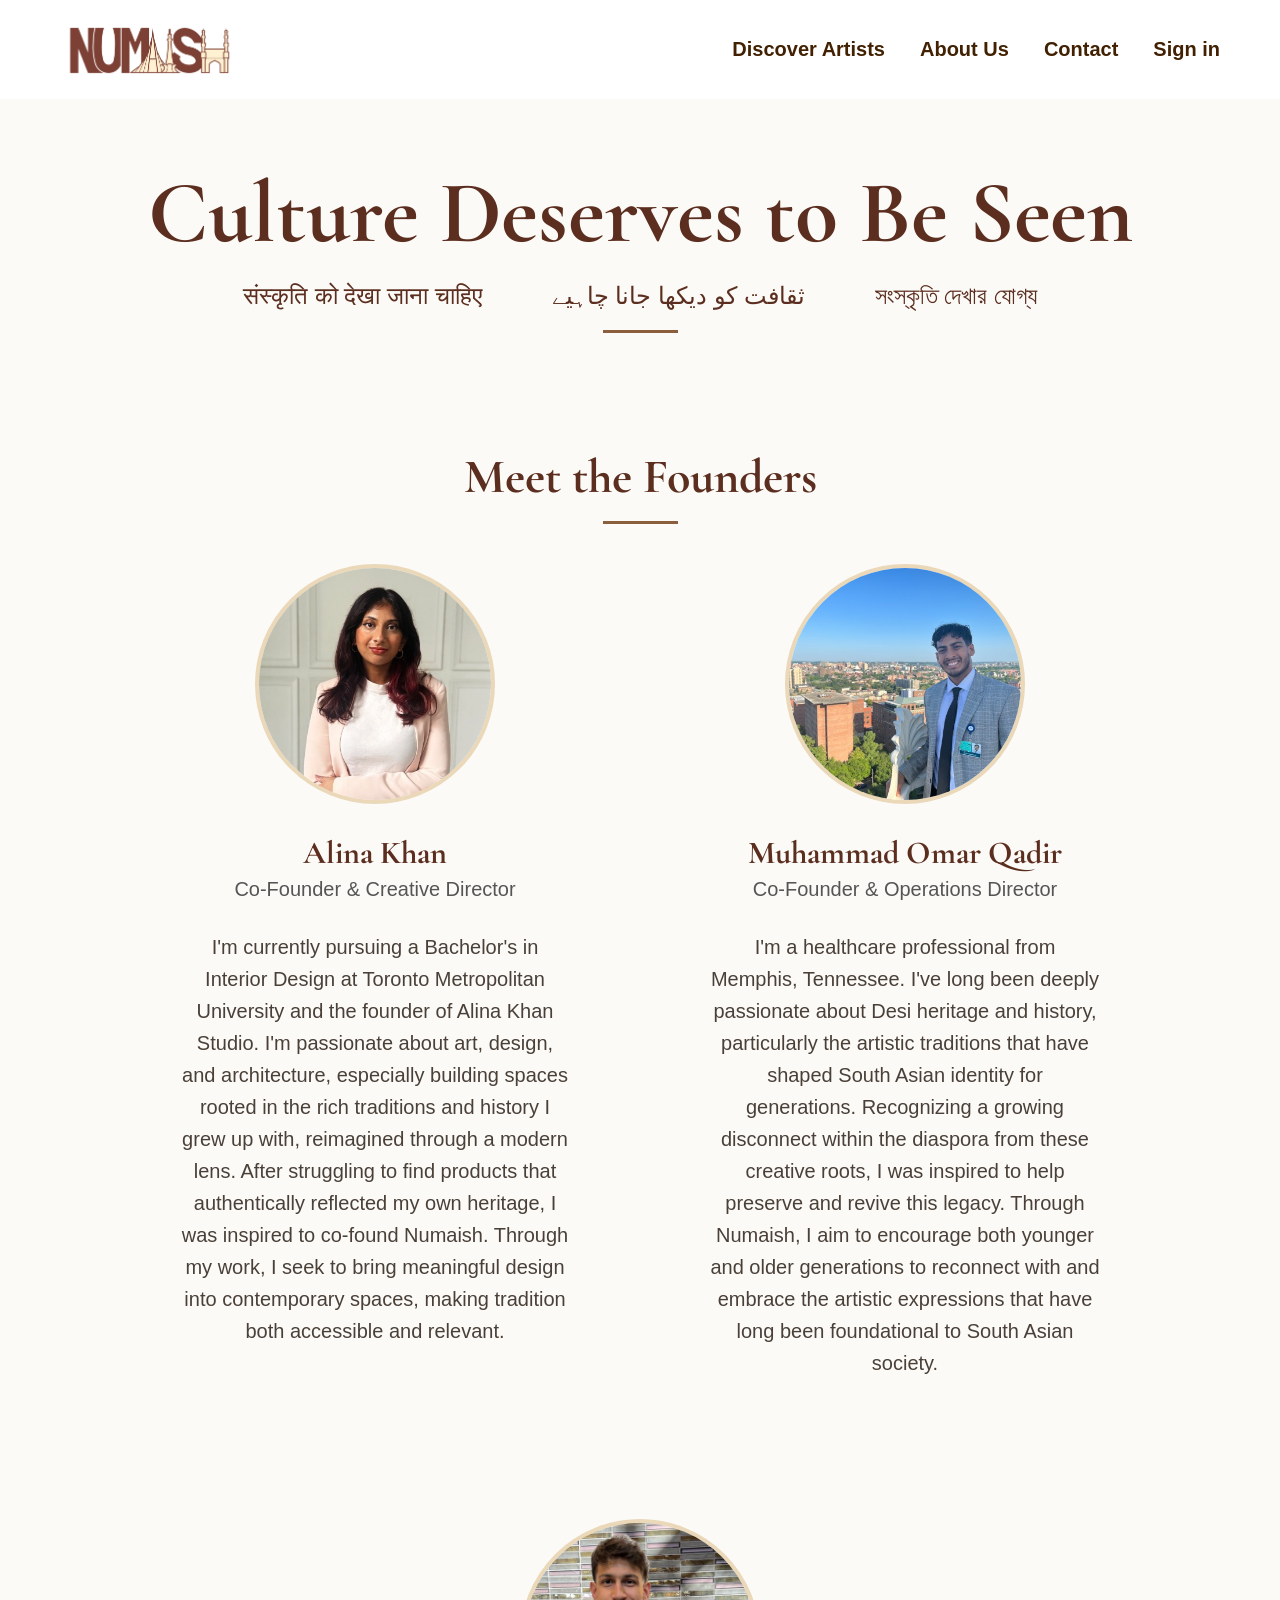
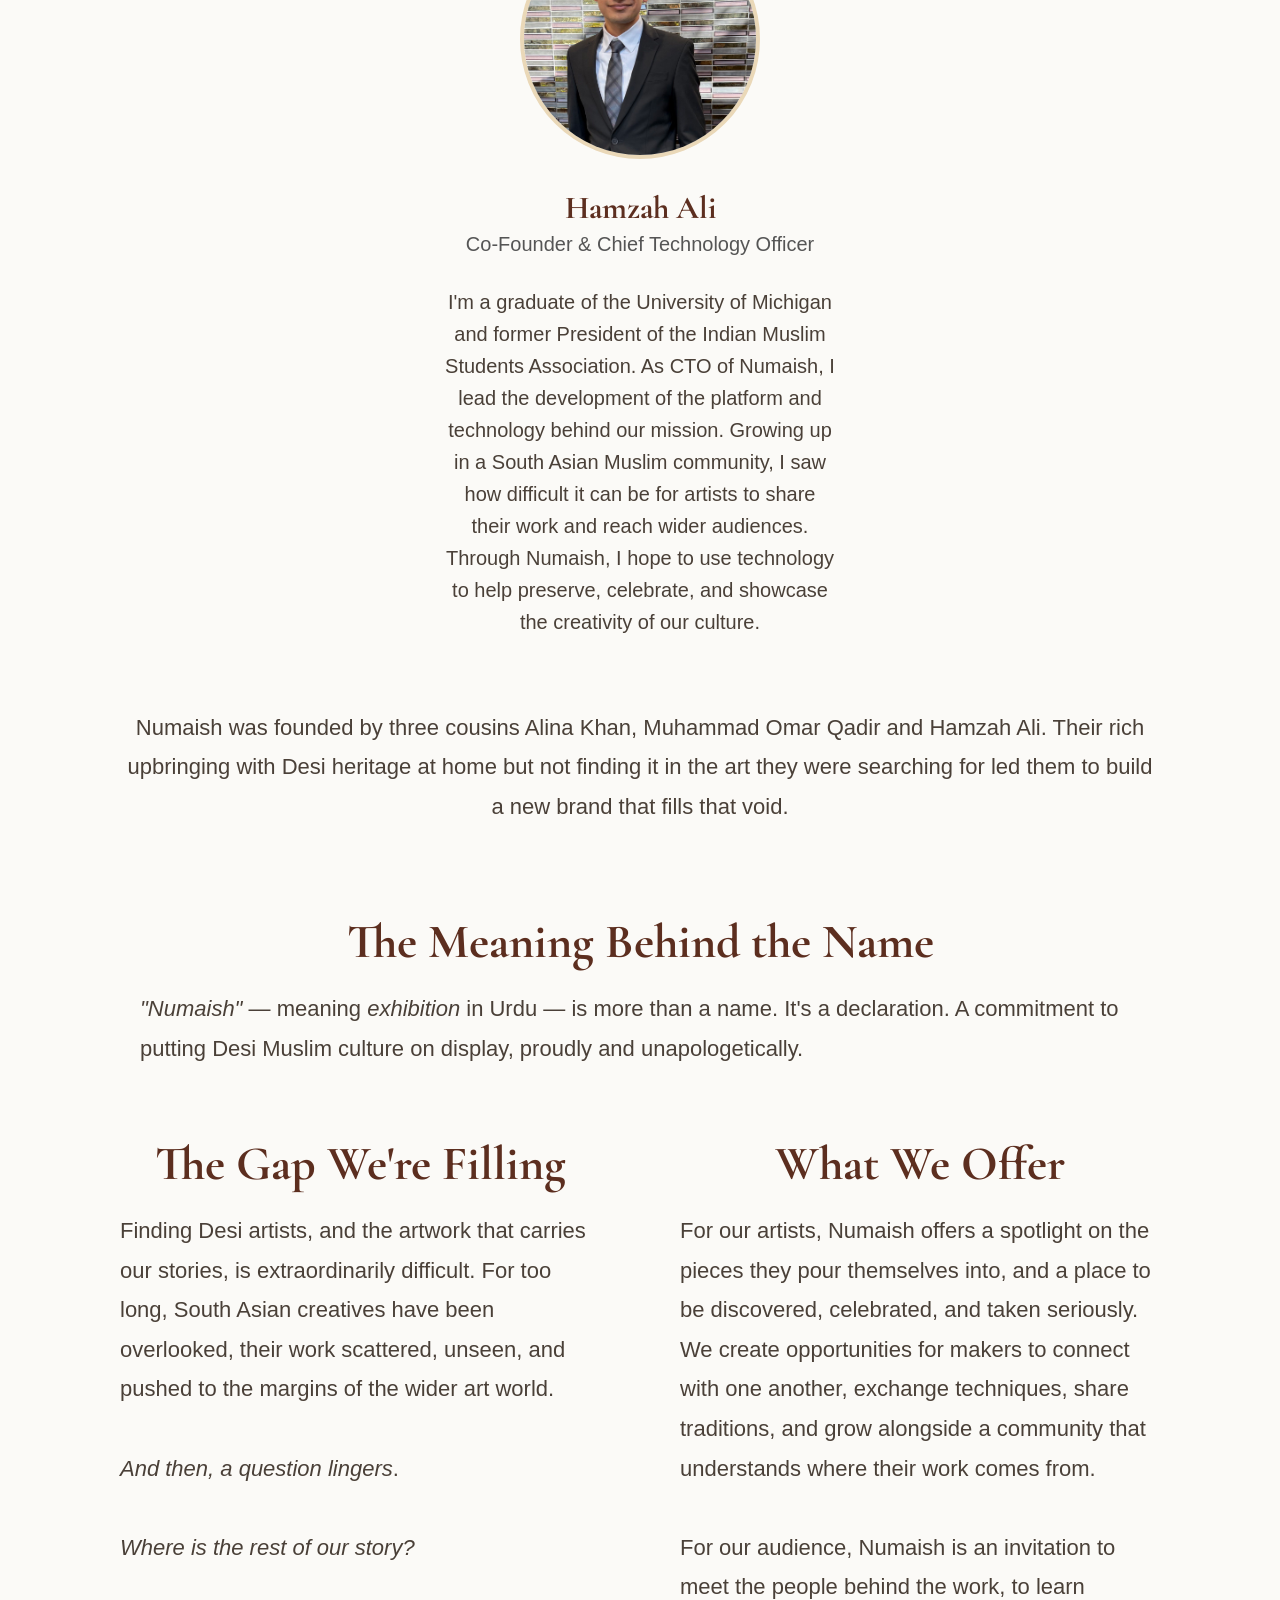
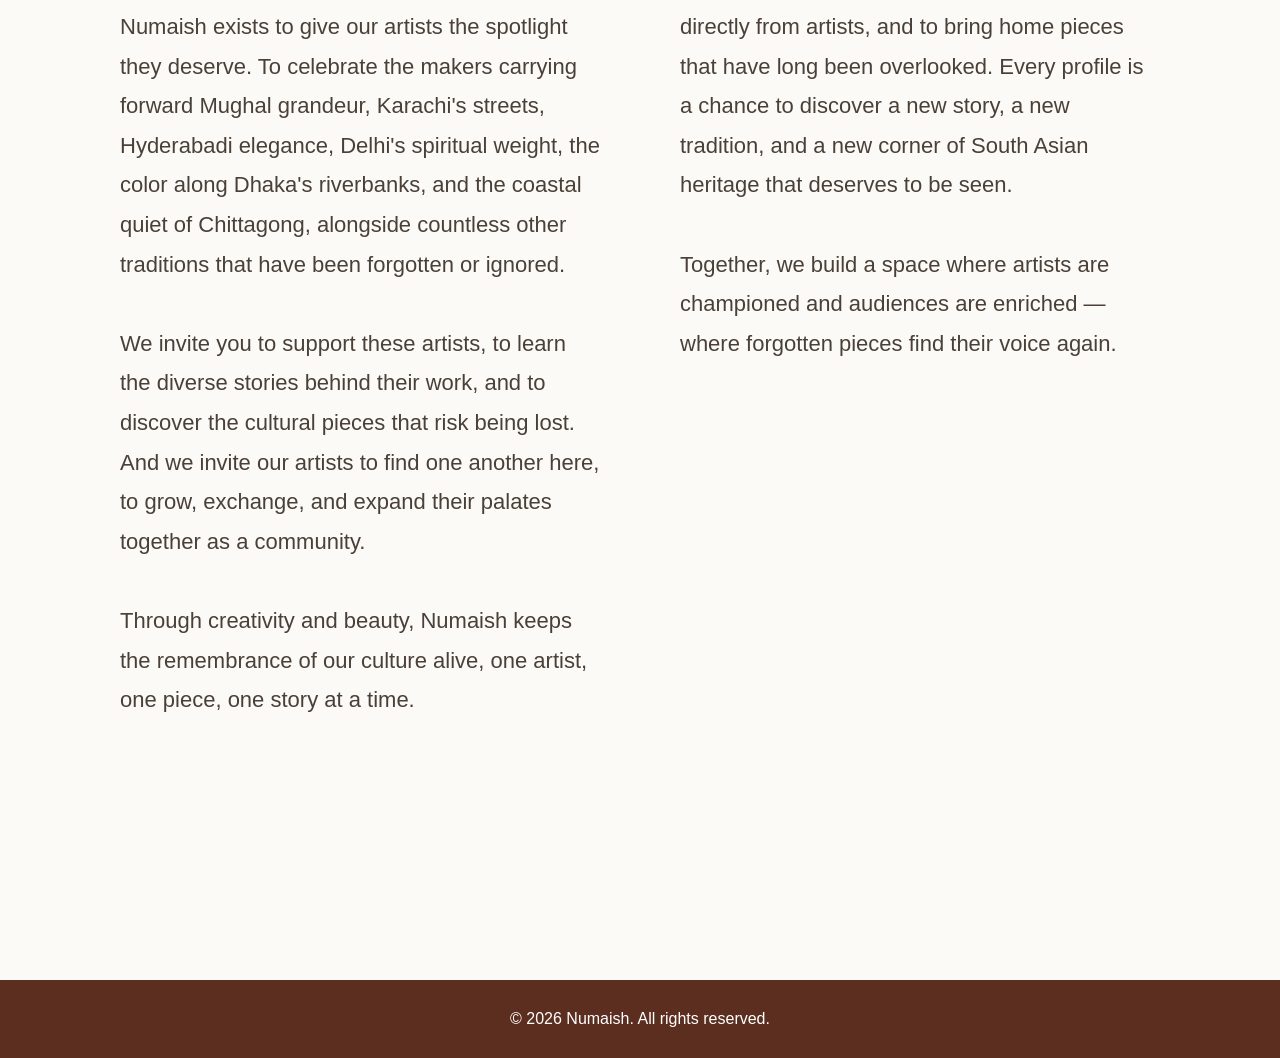
==== commit 137b0038: "stuff" ====
--- a/about.html
+++ b/about.html
@@ -90,7 +90,7 @@
     <section id="story-section">
 
         <p class="story-intro">
-            Numaish was founded by three cousins Alina Khan, Muhammad Omar Qadir and Hamzah Ali —
+            Numaish was founded by three cousins Alina Khan, Muhammad Omar Qadir and Hamzah Ali.
             Their rich upbringing with Desi heritage at home but not finding it in
             the art they were searching for led them to build a new brand that fills that void.
         </p>
